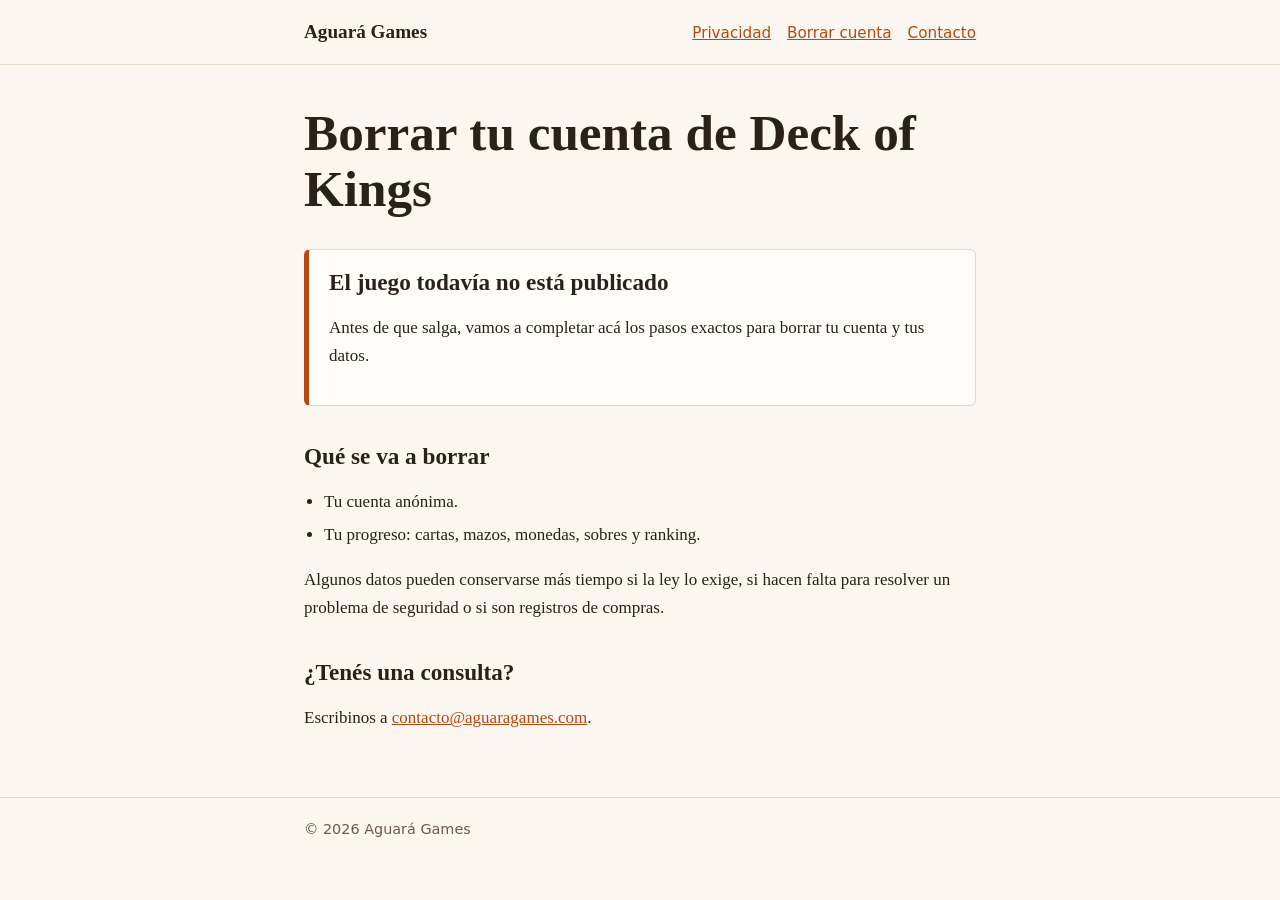
==== borrar-cuenta.html @ 4d567969 "Primera versión de la página del estudio Co-Authored-By: Claude Opus 5.5 <noreply@anthropic.com>" ====
<!doctype html>
<html lang="es">
<head>
  <meta charset="utf-8">
  <meta name="viewport" content="width=device-width, initial-scale=1">
  <title>Borrar cuenta · Aguará Games</title>
  <meta name="description" content="Cómo pedir que se borre tu cuenta de Deck of Kings y sus datos.">
  <link rel="stylesheet" href="estilos.css">
</head>
<body>
  <header>
    <div class="contenedor">
      <a class="marca" href="index.html">Aguará Games</a>
      <nav aria-label="Principal">
        <a href="privacidad.html">Privacidad</a>
        <a href="borrar-cuenta.html" aria-current="page">Borrar cuenta</a>
        <a href="mailto:contacto@aguaragames.com">Contacto</a>
      </nav>
    </div>
  </header>

  <main class="contenedor">
    <h1>Borrar tu cuenta de Deck of Kings</h1>

    <section class="tarjeta">
      <h2>El juego todavía no está publicado</h2>
      <p>Antes de que salga, vamos a completar acá los pasos exactos para borrar tu cuenta y tus datos.</p>
    </section>

    <h2>Qué se va a borrar</h2>
    <ul>
      <li>Tu cuenta anónima.</li>
      <li>Tu progreso: cartas, mazos, monedas, sobres y ranking.</li>
    </ul>
    <p>Algunos datos pueden conservarse más tiempo si la ley lo exige, si hacen falta para resolver un problema de seguridad o si son registros de compras.</p>

    <h2>¿Tenés una consulta?</h2>
    <p>Escribinos a <a href="mailto:contacto@aguaragames.com">contacto@aguaragames.com</a>.</p>
  </main>

  <footer>
    <div class="contenedor">© 2026 Aguará Games</div>
  </footer>
</body>
</html>
---- estilos.css ----
:root {
  --fondo: #fbf6ef;
  --superficie: #fffdf9;
  --texto: #2b211b;
  --suave: #6b5b50;
  --acento: #b44a12;
  --borde: #e5d8c8;
}

@media (prefers-color-scheme: dark) {
  :root {
    --fondo: #1c1613;
    --superficie: #272019;
    --texto: #f4ebe1;
    --suave: #c4b4a5;
    --acento: #f0935a;
    --borde: #43362b;
  }
}

* { box-sizing: border-box; }

body {
  margin: 0;
  background: var(--fondo);
  color: var(--texto);
  font-family: Georgia, "Times New Roman", serif;
  font-size: 1.0625rem;
  line-height: 1.65;
}

a { color: var(--acento); }

.contenedor { max-width: 44rem; margin: 0 auto; padding: 0 1rem; }

header { border-bottom: 1px solid var(--borde); }
header .contenedor { display: flex; flex-wrap: wrap; gap: .25rem 1.25rem; align-items: baseline; justify-content: space-between; padding-top: 1rem; padding-bottom: 1rem; }
.marca { font-weight: 700; font-size: 1.2rem; color: var(--texto); text-decoration: none; }
nav { display: flex; flex-wrap: wrap; gap: .25rem 1rem; font-family: system-ui, sans-serif; font-size: .95rem; }

main.contenedor { padding-top: 2.5rem; padding-bottom: 3rem; }

h1 { font-size: clamp(2rem, 7vw, 3.2rem); line-height: 1.1; margin: 0 0 1rem; }
h2 { font-size: 1.45rem; line-height: 1.25; margin: 2.25rem 0 .6rem; }
.bajada { font-size: 1.2rem; color: var(--suave); margin-top: 0; }
.nota { color: var(--suave); font-size: .95rem; }

.tarjeta { background: var(--superficie); border: 1px solid var(--borde); border-left: 5px solid var(--acento); border-radius: 6px; padding: 1.1rem 1.25rem; margin: 2rem 0; }
.tarjeta h2 { margin-top: 0; }

ul { padding-left: 1.25rem; }
li { margin: .35rem 0; }

footer { border-top: 1px solid var(--borde); color: var(--suave); font-family: system-ui, sans-serif; font-size: .9rem; padding: 1.25rem 0 2rem; }
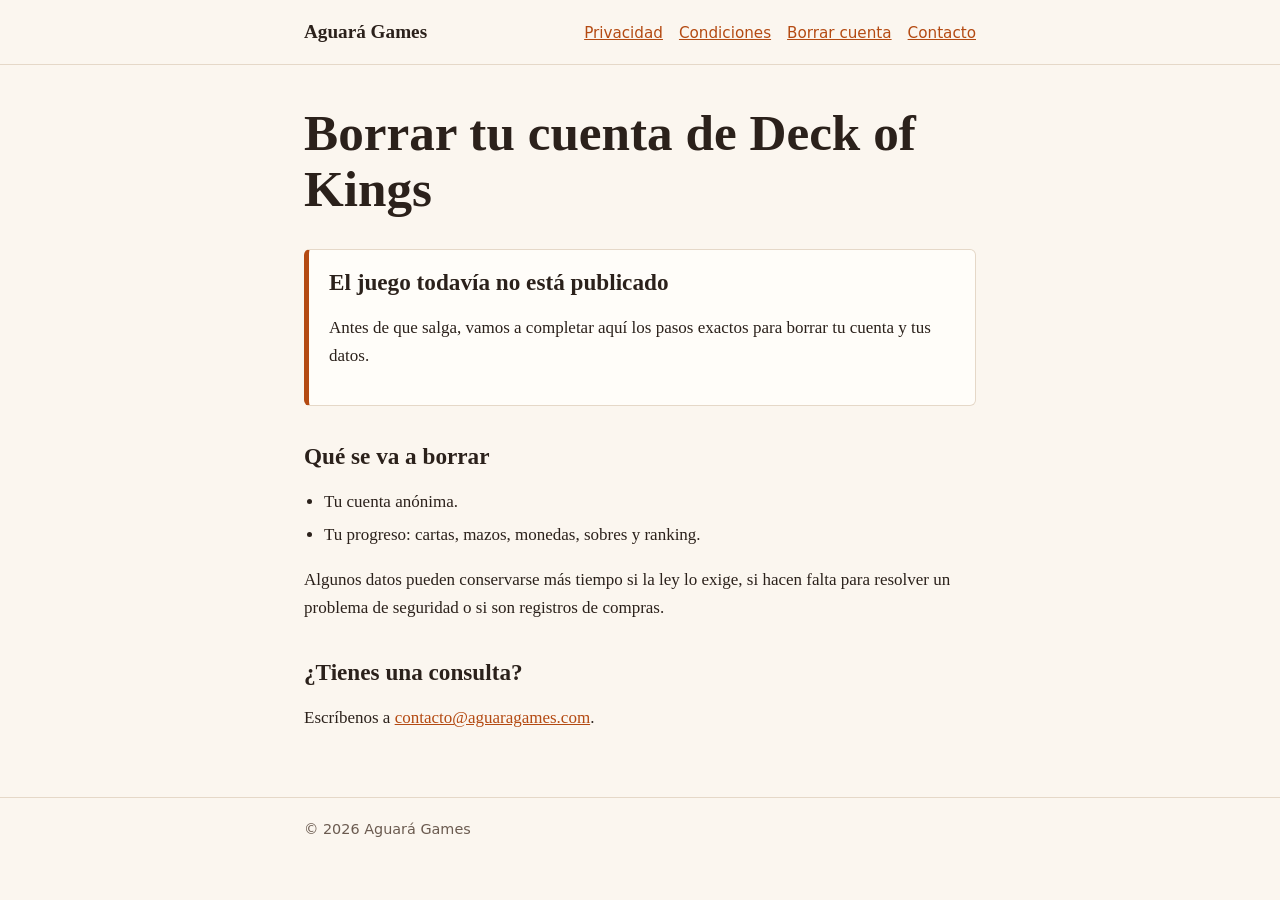
==== commit 852863d2: "Política de privacidad nueva y condiciones de uso, en español, inglés y portugués (F8-64) Co-Authore" ====
--- a/borrar-cuenta.html
+++ b/borrar-cuenta.html
@@ -13,6 +13,7 @@
       <a class="marca" href="index.html">Aguará Games</a>
       <nav aria-label="Principal">
         <a href="privacidad.html">Privacidad</a>
+        <a href="condiciones.html">Condiciones</a>
         <a href="borrar-cuenta.html" aria-current="page">Borrar cuenta</a>
         <a href="mailto:contacto@aguaragames.com">Contacto</a>
       </nav>
@@ -24,7 +25,7 @@
 
     <section class="tarjeta">
       <h2>El juego todavía no está publicado</h2>
-      <p>Antes de que salga, vamos a completar acá los pasos exactos para borrar tu cuenta y tus datos.</p>
+      <p>Antes de que salga, vamos a completar aquí los pasos exactos para borrar tu cuenta y tus datos.</p>
     </section>
 
     <h2>Qué se va a borrar</h2>
@@ -34,8 +35,8 @@
     </ul>
     <p>Algunos datos pueden conservarse más tiempo si la ley lo exige, si hacen falta para resolver un problema de seguridad o si son registros de compras.</p>
 
-    <h2>¿Tenés una consulta?</h2>
-    <p>Escribinos a <a href="mailto:contacto@aguaragames.com">contacto@aguaragames.com</a>.</p>
+    <h2>¿Tienes una consulta?</h2>
+    <p>Escríbenos a <a href="mailto:contacto@aguaragames.com">contacto@aguaragames.com</a>.</p>
   </main>
 
   <footer>
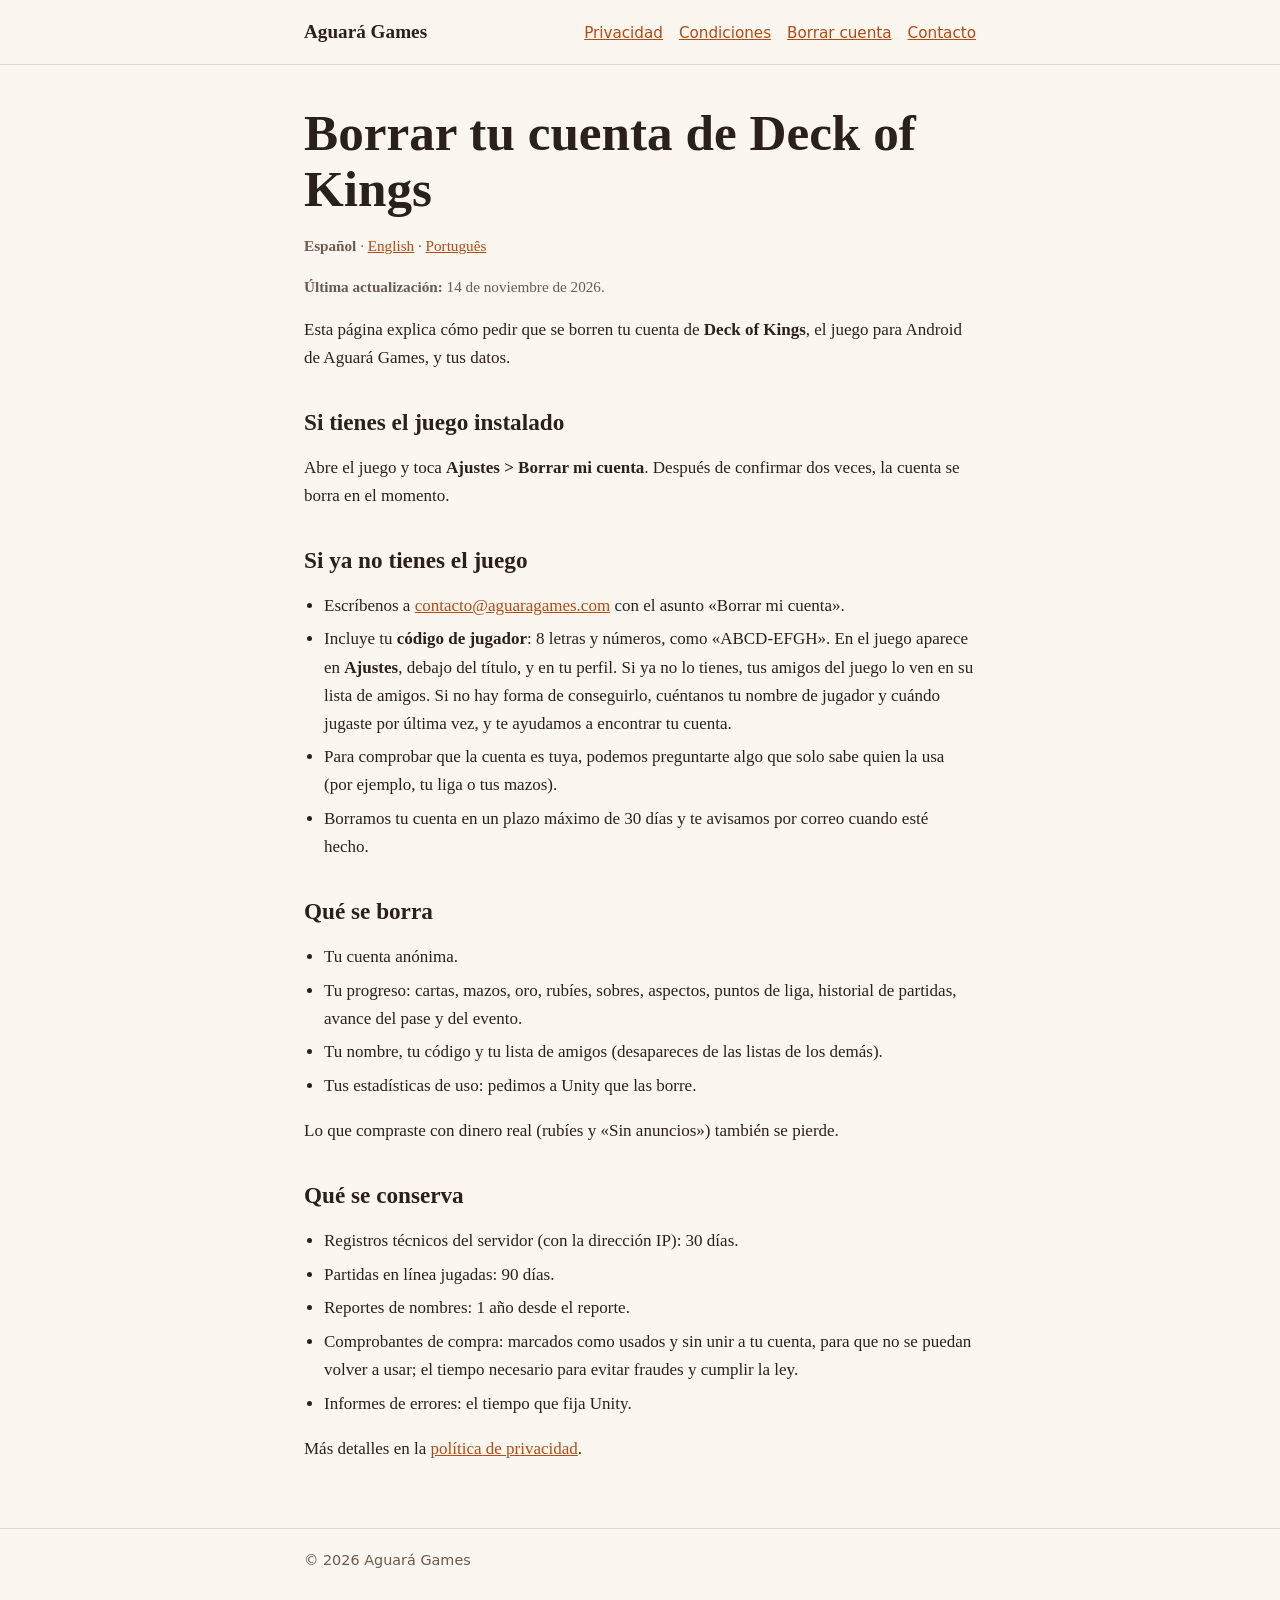
==== commit 843c2af7: "Cómo borrar la cuenta sin el juego, en español, inglés y portugués (F8-65)" ====
--- a/borrar-cuenta.html
+++ b/borrar-cuenta.html
@@ -3,8 +3,8 @@
 <head>
   <meta charset="utf-8">
   <meta name="viewport" content="width=device-width, initial-scale=1">
-  <title>Borrar cuenta · Aguará Games</title>
-  <meta name="description" content="Cómo pedir que se borre tu cuenta de Deck of Kings y sus datos.">
+  <title>Borrar tu cuenta de Deck of Kings · Aguará Games</title>
+  <meta name="description" content="Cómo pedir que se borre tu cuenta de Deck of Kings y sus datos, aunque ya no tengas el juego.">
   <link rel="stylesheet" href="estilos.css">
 </head>
 <body>
@@ -22,21 +22,35 @@
 
   <main class="contenedor">
     <h1>Borrar tu cuenta de Deck of Kings</h1>
-
-    <section class="tarjeta">
-      <h2>El juego todavía no está publicado</h2>
-      <p>Antes de que salga, vamos a completar aquí los pasos exactos para borrar tu cuenta y tus datos.</p>
-    </section>
-
-    <h2>Qué se va a borrar</h2>
+    <p class="nota"><strong>Español</strong> · <a href="delete-account.html" hreflang="en" lang="en">English</a> · <a href="apagar-conta.html" hreflang="pt" lang="pt">Português</a></p>
+    <p class="nota"><strong>Última actualización:</strong> 14 de noviembre de 2026.</p>
+    <p>Esta página explica cómo pedir que se borren tu cuenta de <strong>Deck of Kings</strong>, el juego para Android de Aguará Games, y tus datos.</p>
+    <h2>Si tienes el juego instalado</h2>
+    <p>Abre el juego y toca <strong>Ajustes &gt; Borrar mi cuenta</strong>. Después de confirmar dos veces, la cuenta se borra en el momento.</p>
+    <h2>Si ya no tienes el juego</h2>
+    <ul>
+      <li>Escríbenos a <a href="mailto:contacto@aguaragames.com">contacto@aguaragames.com</a> con el asunto «Borrar mi cuenta».</li>
+      <li>Incluye tu <strong>código de jugador</strong>: 8 letras y números, como «ABCD-EFGH». En el juego aparece en <strong>Ajustes</strong>, debajo del título, y en tu perfil. Si ya no lo tienes, tus amigos del juego lo ven en su lista de amigos. Si no hay forma de conseguirlo, cuéntanos tu nombre de jugador y cuándo jugaste por última vez, y te ayudamos a encontrar tu cuenta.</li>
+      <li>Para comprobar que la cuenta es tuya, podemos preguntarte algo que solo sabe quien la usa (por ejemplo, tu liga o tus mazos).</li>
+      <li>Borramos tu cuenta en un plazo máximo de 30 días y te avisamos por correo cuando esté hecho.</li>
+    </ul>
+    <h2>Qué se borra</h2>
     <ul>
       <li>Tu cuenta anónima.</li>
-      <li>Tu progreso: cartas, mazos, monedas, sobres y ranking.</li>
+      <li>Tu progreso: cartas, mazos, oro, rubíes, sobres, aspectos, puntos de liga, historial de partidas, avance del pase y del evento.</li>
+      <li>Tu nombre, tu código y tu lista de amigos (desapareces de las listas de los demás).</li>
+      <li>Tus estadísticas de uso: pedimos a Unity que las borre.</li>
     </ul>
-    <p>Algunos datos pueden conservarse más tiempo si la ley lo exige, si hacen falta para resolver un problema de seguridad o si son registros de compras.</p>
-
-    <h2>¿Tienes una consulta?</h2>
-    <p>Escríbenos a <a href="mailto:contacto@aguaragames.com">contacto@aguaragames.com</a>.</p>
+    <p>Lo que compraste con dinero real (rubíes y «Sin anuncios») también se pierde.</p>
+    <h2>Qué se conserva</h2>
+    <ul>
+      <li>Registros técnicos del servidor (con la dirección IP): 30 días.</li>
+      <li>Partidas en línea jugadas: 90 días.</li>
+      <li>Reportes de nombres: 1 año desde el reporte.</li>
+      <li>Comprobantes de compra: marcados como usados y sin unir a tu cuenta, para que no se puedan volver a usar; el tiempo necesario para evitar fraudes y cumplir la ley.</li>
+      <li>Informes de errores: el tiempo que fija Unity.</li>
+    </ul>
+    <p>Más detalles en la <a href="privacidad.html">política de privacidad</a>.</p>
   </main>
 
   <footer>
